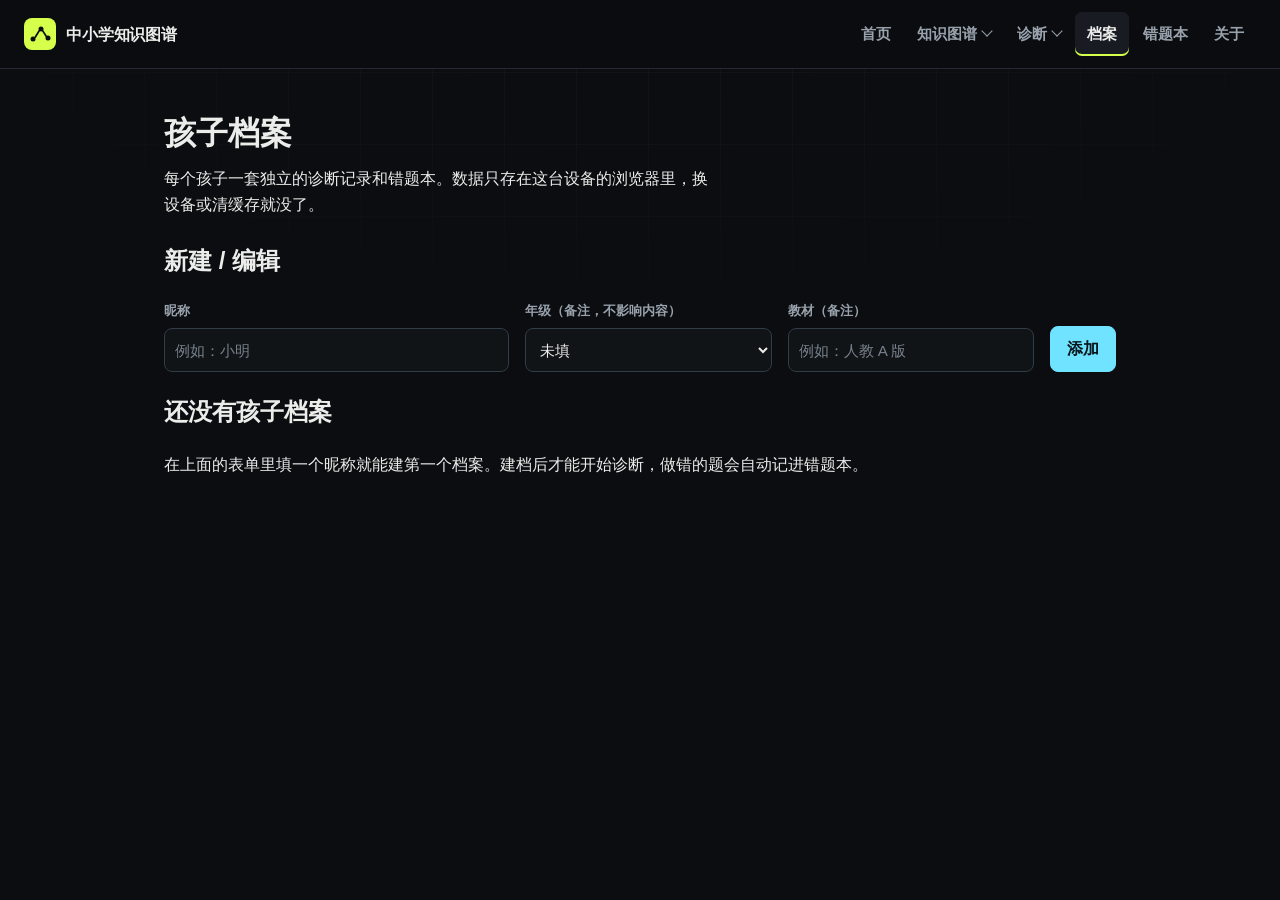
==== children/index.html @ a33fb3a9 "新增孩子档案与错题本 多孩子共用一台设备时分开记录，做错的知识点自动进错题本并按权重复习。  孩子档案（children/）： - 最多 8 个，昵称不可重名；可编辑、删除（连带清掉该孩子的错题本） " ====
<!DOCTYPE html>
<html lang="zh-CN">
<head>
<meta charset="utf-8">
<meta name="viewport" content="width=device-width, initial-scale=1">
<title>孩子档案 · 中小学知识图谱</title>
<meta name="description" content="建立孩子档案，分开记录每个孩子的诊断结果和错题。数据只存在本机浏览器。">
<meta name="theme-color" content="#0b0d10">
<link rel="stylesheet" href="../assets/site.css">
<link rel="stylesheet" href="../assets/people.css">
</head>
<body class="page-children">
<header class="site-header">
  <a class="brand" href="../">
    <svg class="logo" viewBox="0 0 32 32" width="32" height="32" aria-hidden="true"><rect width="32" height="32" rx="8" fill="currentColor"/><circle cx="9" cy="21" r="2.5" fill="#0b0d10"/><circle cx="17" cy="11" r="2.5" fill="#0b0d10"/><circle cx="24" cy="20" r="2.5" fill="#0b0d10"/><path d="M11.2 19.2 15.2 12.8M18.6 12.6 22.2 18.2" stroke="#0b0d10" stroke-width="1.7" stroke-linecap="round"/></svg>
    <span class="brand-name">中小学知识图谱</span>
  </a>
  <nav class="site-nav" aria-label="主导航">
    <a class="nav-link" href="../">首页</a>
    <div class="nav-item has-menu">
      <button type="button" class="nav-link back" aria-haspopup="true" aria-expanded="false">知识图谱<span class="caret" aria-hidden="true"></span></button>
      <div class="nav-menu" role="menu" aria-label="知识图谱学科" data-group="explore">
        <a class="nav-link subject-link on" data-subject="math" role="menuitem" href="../explore/">数学</a>
        <a class="nav-link subject-link" data-subject="english" role="menuitem" href="../explore/?subject=english">英语</a>
        <a class="nav-link subject-link" data-subject="physics" role="menuitem" href="../explore/?subject=physics">物理</a>
        <a class="nav-link subject-link" data-subject="chinese" role="menuitem" href="../explore/?subject=chinese">语文</a>
      </div>
    </div>
    <div class="nav-item has-menu">
      <button type="button" class="nav-link" aria-haspopup="true" aria-expanded="false">诊断<span class="caret" aria-hidden="true"></span></button>
      <div class="nav-menu" role="menu" aria-label="诊断学科" data-group="diagnose">
        <a class="nav-link subject-link on" data-subject="math" role="menuitem" href="../diagnose/">数学</a>
        <a class="nav-link subject-link" data-subject="english" role="menuitem" href="../diagnose/?subject=english">英语</a>
        <a class="nav-link subject-link" data-subject="physics" role="menuitem" href="../diagnose/?subject=physics">物理</a>
        <a class="nav-link subject-link" data-subject="chinese" role="menuitem" href="../diagnose/?subject=chinese">语文</a>
      </div>
    </div>
    <a class="nav-link active" href="./" aria-current="page">档案</a>
    <a class="nav-link" href="../mistakes/">错题本</a>
    <a class="nav-link" href="https://github.com/zhujiuyi/jiaocaitupu" target="_blank" rel="noopener noreferrer">关于</a>
  </nav>
</header>

<main class="people">
  <div class="people-head">
    <div>
      <h1>孩子档案</h1>
      <p class="muted">每个孩子一套独立的诊断记录和错题本。数据只存在这台设备的浏览器里，换设备或清缓存就没了。</p>
    </div>
    <span class="muted small" id="child-count"></span>
  </div>

  <section class="card">
    <h2>新建 / 编辑</h2>
    <form id="child-form" class="child-form" autocomplete="off">
      <label class="field">
        <span>昵称</span>
        <input id="f-name" type="text" maxlength="12" placeholder="例如：小明" required>
      </label>
      <label class="field">
        <span>年级（备注，不影响内容）</span>
        <select id="f-grade"></select>
      </label>
      <label class="field">
        <span>教材（备注）</span>
        <input id="f-textbook" type="text" maxlength="20" placeholder="例如：人教 A 版">
      </label>
      <div class="form-actions">
        <button id="btn-save" type="submit" class="primary">添加</button>
        <button id="btn-cancel" type="button" class="small" hidden>取消</button>
      </div>
      <p id="form-error" class="form-error" hidden></p>
    </form>
  </section>

  <div id="child-list"></div>
</main>

<script src="../assets/motion.js"></script>
<script src="../assets/nav.js"></script>
<script src="../assets/children.js"></script>
<script src="page.js"></script>
</body>
</html>
---- assets/site.css ----
/* 中小学知识图谱：全站配色、字号、导航。浏览页与诊断页共用。
   2026 视觉重构：石墨深色仪表台，去除深绿 + 白色底。 */

:root {
  color-scheme: dark;

  --bg: #0b0d10;
  --bg-elev: #111417;
  --bg-muted: #181c22;
  --panel: #111417;

  --text: #ecedea;
  --muted: #98a1ac;
  --line: #242a33;
  --line-strong: #333c49;

  --brand: #6fe3ff;
  --brand-strong: #a6edff;
  --brand-soft: rgba(111, 227, 255, 0.12);
  --on-brand: #06151a;
  --accent: #d5ff4b;
  --on-accent: #0b0d10;

  --junior: #d5ff4b;
  --junior-soft: rgba(213, 255, 75, 0.12);
  --focus: #d5ff4b;

  --shadow: none;
  --radius: 12px;
  --radius-sm: 8px;

  --font: "PingFang SC", "Hiragino Sans GB", "Microsoft YaHei", "Noto Sans CJK SC", "Noto Sans SC", "Source Han Sans SC", sans-serif;
  --mono: "SFMono-Regular", "JetBrains Mono", "Cascadia Mono", Menlo, Consolas, "Liberation Mono", monospace;
  --fs: 16px;

  --ok: #7ce7c0;
  --ok-bg: #0e2721;
  --on-ok: #04120d;
  --bad: #ff8172;
  --bad-bg: #2b1414;
  --on-bad: #1a0505;
  --warn: #ffc46b;
  --warn-bg: #2a2013;
  --unk: #a7b0bb;
  --unk-bg: #1b2027;

  --accent-old: #0f766e;
  --node-primary: #6fe3ff;
  --node-primary-bg: #0e2329;
  --node-junior: #d5ff4b;
  --node-junior-bg: #1f260c;
  --node-senior: #ff9c7a;
  --node-senior-bg: #2a1913;
  --node-current-bg: #20262e;
  --node-current-border: #ffffff;
  --node-text: #ecedea;
  --edge: #5d6a79;
  --edge-soft: #414b58;

  --hard-bg: rgba(255, 196, 107, 0.14);
  --hard-fg: #ffc46b;
  --soft-bg: #1b2027;
  --soft-fg: #a7b0bb;

  --diagram-ok-bg: #0e2721;
  --diagram-ok: #7ce7c0;
  --diagram-bad-bg: #2b1414;
  --diagram-bad: #ff8172;
  --diagram-unk-bg: #1b2027;
  --diagram-unk: #a7b0bb;
  --diagram-shaky-bg: #2a2013;
  --diagram-shaky: #ffc46b;
  --diagram-text: #ecedea;
  --diagram-edge: #4b5563;

  --ease-out: cubic-bezier(0.22, 1, 0.36, 1);
  --dur: 240ms;
}

@media print {
  :root {
    color-scheme: light;
    --bg: #fff;
    --bg-elev: #fff;
    --bg-muted: #f4f6f8;
    --text: #111827;
    --muted: #4b5563;
    --line: #d5dbe3;
    --line-strong: #b9c2cd;
    --panel: #fff;
    --shadow: none;
    --brand: #0e7490;
    --brand-strong: #0e7490;
    --brand-soft: #e6f6fb;
    --on-brand: #ffffff;
    --node-primary: #0e7490;
    --node-primary-bg: #e6f6fb;
    --node-junior: #4d7c0f;
    --node-junior-bg: #f1f8e0;
    --node-senior: #b45309;
    --node-senior-bg: #fdf1e6;
    --node-current-bg: #fff7ed;
    --node-current-border: #c2410c;
    --node-text: #111827;
    --edge: #6b7280;
    --edge-soft: #9ca3af;
    --diagram-text: #111827;
    --diagram-edge: #6b7280;
  }
}

*, *::before, *::after { box-sizing: border-box; }
[hidden] { display: none !important; }
html { -webkit-text-size-adjust: 100%; scroll-behavior: smooth; }

body {
  margin: 0;
  font-family: var(--font);
  font-size: var(--fs);
  line-height: 1.65;
  color: var(--text);
  background: var(--bg);
  -webkit-font-smoothing: antialiased;
}

/* 背景细网格 —— 屏幕阅读才有，打印不输出 */
@media screen {
  body::before {
    content: "";
    position: fixed;
    inset: 0;
    z-index: 0;
    pointer-events: none;
    background-image:
      linear-gradient(to right, rgba(255, 255, 255, 0.035) 1px, transparent 1px),
      linear-gradient(to bottom, rgba(255, 255, 255, 0.035) 1px, transparent 1px);
    background-size: 72px 72px;
    -webkit-mask-image: radial-gradient(ellipse 85% 55% at 50% 0%, #000 0%, transparent 78%);
            mask-image: radial-gradient(ellipse 85% 55% at 50% 0%, #000 0%, transparent 78%);
  }
  body > * { position: relative; z-index: 1; }
}

img { max-width: 100%; height: auto; }
code {
  overflow-wrap: anywhere;
  font-family: var(--mono);
  font-size: 0.92em;
  color: var(--brand-strong);
}

::selection { background: var(--accent); color: var(--on-accent); }

:focus-visible {
  outline: 2px solid var(--focus);
  outline-offset: 3px;
}

::-webkit-scrollbar { width: 10px; height: 10px; }
::-webkit-scrollbar-track { background: var(--bg); }
::-webkit-scrollbar-thumb { background: var(--line-strong); border: 3px solid var(--bg); border-radius: 999px; }
::-webkit-scrollbar-thumb:hover { background: #47525f; }

.node-tip {
  position: absolute;
  z-index: 6;
  max-width: min(280px, calc(100% - 16px));
  padding: 6px 10px;
  border: 1px solid var(--line-strong);
  border-radius: 8px;
  background: #05070a;
  color: var(--text);
  font-size: 0.88rem;
  font-weight: 700;
  line-height: 1.45;
  pointer-events: none;
  box-shadow: 0 12px 32px rgba(0, 0, 0, 0.5);
  overflow-wrap: anywhere;
}

/* 页面切换交给 assets/motion.js：跳转前淡出。
   跨文档 @view-transition 在跳转被打断时会抛 InvalidStateError，不采用。 */
html.is-leaving body { opacity: 0; transition: opacity 160ms cubic-bezier(0.4, 0, 1, 1); }

html.is-leaving body { opacity: 0; transition: opacity 160ms cubic-bezier(0.4, 0, 1, 1); }

@keyframes rise-in {
  from { opacity: 0; transform: translateY(12px); }
  to { opacity: 1; transform: none; }
}

@media (prefers-reduced-motion: reduce) {
  html { scroll-behavior: auto; }
  *, *::before, *::after {
    animation-duration: 0.001ms !important;
    animation-iteration-count: 1 !important;
    transition-duration: 0.001ms !important;
    scroll-behavior: auto !important;
  }
  body::before { display: none; }
}

/* ---------------- 顶部导航 ---------------- */
.site-header {
  display: flex;
  flex-wrap: wrap;
  align-items: center;
  gap: 6px 20px;
  padding: 12px 24px;
  background: rgba(11, 13, 16, 0.96);
  border-bottom: 1px solid var(--line);
  max-width: 100%;
  position: sticky;
  top: 0;
  z-index: 40;
}

.brand {
  display: flex;
  align-items: center;
  gap: 10px;
  min-height: 44px;
  min-width: 0;
  color: var(--text);
  text-decoration: none;
  font-weight: 700;
  letter-spacing: -0.01em;
}

.logo {
  color: var(--accent);
  flex: none;
  display: block;
}

.brand-name {
  overflow-wrap: anywhere;
  font-size: 1.02rem;
}

.site-nav {
  display: flex;
  flex-wrap: wrap;
  align-items: center;
  gap: 2px;
  margin-left: auto;
  min-width: 0;
  max-width: 100%;
}

.nav-link {
  display: inline-flex;
  align-items: center;
  min-height: 44px;
  padding: 6px 12px;
  border-radius: 7px;
  color: var(--muted);
  text-decoration: none;
  font-weight: 600;
  font-size: 0.94rem;
  transition: color var(--dur) var(--ease-out), background-color var(--dur) var(--ease-out);
}

.nav-link:hover { background: var(--bg-muted); color: var(--text); }

/* 「知识图谱 / 诊断」两个一级项只负责展开二级菜单，不跳转：
   用 button 渲染，并抹掉按钮的默认边框与背景，外观与 .nav-link 一致 */
.nav-item > button.nav-link {
  border: 0;
  background: transparent;
  cursor: pointer;
  font: inherit;
  font-weight: 600;
  font-size: 0.94rem;
  min-height: 44px;
  padding: 6px 12px;
  border-radius: 7px;
  color: var(--muted);
  display: inline-flex;
  align-items: center;
  gap: 6px;
}
.nav-item > button.nav-link:hover { background: var(--bg-muted); color: var(--text); }
.nav-item > button.nav-link .caret {
  width: 8px;
  height: 8px;
  border-right: 1.5px solid currentColor;
  border-bottom: 1.5px solid currentColor;
  transform: translateY(-3px) rotate(45deg);
  transition: transform var(--dur) var(--ease-out);
}
.nav-item.has-menu:hover > button.nav-link .caret,
.nav-item.has-menu:focus-within > button.nav-link .caret,
.nav-item.has-menu.open > button.nav-link .caret {
  transform: translateY(0) rotate(225deg);
}

/* 「知识图谱」带学科二级菜单：鼠标悬停或键盘聚焦时展开 */
.nav-item { position: relative; display: inline-flex; align-items: center; }
.nav-item .nav-menu {
  position: absolute;
  top: calc(100% + 6px);
  left: 50%;
  transform: translateX(-50%) translateY(-4px);
  min-width: 132px;
  padding: 6px;
  display: flex;
  flex-direction: column;
  gap: 2px;
  background: var(--bg-elev);
  border: 1px solid var(--line-strong);
  border-radius: 10px;
  box-shadow: 0 12px 32px rgba(0, 0, 0, 0.45);
  opacity: 0;
  visibility: hidden;
  pointer-events: none;
  transition: opacity var(--dur) var(--ease-out), transform var(--dur) var(--ease-out), visibility var(--dur);
  z-index: 60;
}
/* 菜单与「知识图谱」之间有 6px 间隙，鼠标穿过时会丢掉 :hover。
   用一层透明伪元素把这段空白补上，移向子项时菜单不会消失。 */
.nav-item.has-menu .nav-menu::before {
  content: "";
  position: absolute;
  left: 0;
  right: 0;
  top: -12px;
  height: 12px;
}
.nav-item.has-menu:hover .nav-menu,
.nav-item.has-menu:focus-within .nav-menu,
.nav-item.has-menu.open .nav-menu {
  opacity: 1;
  visibility: visible;
  pointer-events: auto;
  transform: translateX(-50%) translateY(0);
}
.nav-item .nav-menu .nav-link { width: 100%; justify-content: flex-start; min-height: 40px; }
.nav-item .nav-menu .nav-link.on {
  background: var(--bg-muted);
  color: var(--text);
  box-shadow: inset 0 0 0 1px var(--line-strong);
}

/* 触屏设备没有 hover：点按展开，展开时把子项竖排在下方 */
@media (hover: none) {
  .nav-item.has-menu { position: relative; }
  .nav-item .nav-menu {
    position: absolute;
    top: calc(100% + 4px);
    left: 0;
    transform: none;
    min-width: 120px;
    padding: 6px;
    flex-direction: column;
    gap: 2px;
    background: var(--bg-elev);
    border: 1px solid var(--line-strong);
    border-radius: 10px;
    box-shadow: 0 12px 32px rgba(0, 0, 0, 0.45);
    opacity: 0;
    visibility: hidden;
    pointer-events: none;
  }
  .nav-item.has-menu.open .nav-menu {
    opacity: 1;
    visibility: visible;
    pointer-events: auto;
  }
  .nav-item .nav-menu::before { display: none; }
  .nav-item .nav-menu .nav-link { width: 100%; }
}

.nav-link.active,
.nav-link[aria-current="page"],
.nav-item > button.nav-link.active {
  background: var(--bg-muted);
  color: var(--text);
  box-shadow: inset 0 -2px 0 var(--accent);
}

.nav-link.subject-link {
  font-family: var(--mono);
  font-size: 0.82rem;
  letter-spacing: 0.04em;
  color: var(--muted);
  border: 1px solid transparent;
}

.nav-link.subject-link.on {
  background: var(--brand-soft);
  border-color: rgba(111, 227, 255, 0.35);
  color: var(--brand-strong);
  box-shadow: none;
}

body.subject-english .legend li:has(.sw-j),
body.subject-english .legend li:has(.sw-h) { display: none; }

/* 物理覆盖初中+高中：图例里的小学隐藏 */
body.subject-physics .legend li:has(.sw-p) { display: none; }
/* 语文只有小学：图例里只留小学 */
body.subject-chinese .legend li:has(.sw-j),
body.subject-chinese .legend li:has(.sw-h) { display: none; }
/* 语文用朱红色区分 */
body.subject-chinese .stage-tab.on,
body.subject-chinese button.choice.picked,
body.subject-chinese .nav-menu .subject-link.on {
  background: rgba(255, 138, 128, 0.16);
  border-color: rgba(255, 138, 128, 0.45);
  color: #ff9d92;
}
/* 物理用琥珀色区分，避免和数学青、英语蓝混在一起 */
body.subject-physics .stage-tab.on,
body.subject-physics button.choice.picked,
body.subject-physics .nav-menu .subject-link.on {
  background: rgba(255, 196, 107, 0.16);
  border-color: rgba(255, 196, 107, 0.45);
  color: var(--warn);
}

@media (max-width: 720px) {
  .site-header { padding: 10px 16px; gap: 4px 12px; }
  .site-nav { flex: 1 1 100%; margin-left: 0; }
  .nav-link { min-height: 44px; padding: 4px 10px; }
}

/* ---------------- 按钮 ---------------- */
button, .btn {
  font: inherit;
  font-weight: 600;
  min-height: 44px;
  padding: 9px 16px;
  border-radius: var(--radius-sm);
  border: 1px solid var(--line-strong);
  background: transparent;
  color: var(--text);
  cursor: pointer;
  transition: background-color var(--dur) var(--ease-out),
              border-color var(--dur) var(--ease-out),
              color var(--dur) var(--ease-out),
              transform 160ms var(--ease-out);
}

button:hover, .btn:hover { background: var(--bg-muted); border-color: #46505f; }
button:active, .btn:active { transform: translateY(1px); }

button.primary, .btn-primary {
  background: var(--brand);
  border-color: var(--brand);
  color: var(--on-brand);
  font-weight: 700;
}

button.primary:hover, .btn-primary:hover { background: #8ceaff; border-color: #8ceaff; }
button:disabled { opacity: 0.45; cursor: not-allowed; transform: none; }

.btn {
  display: inline-flex;
  align-items: center;
  justify-content: center;
  gap: 8px;
  text-decoration: none;
  text-align: center;
}

.btn-lg { min-height: 52px; padding: 12px 24px; font-size: 1rem; border-radius: 9px; }
.btn-block { width: 100%; }
.btn .arrow { width: 16px; height: 16px; flex: none; transition: transform var(--dur) var(--ease-out); }
.btn:hover .arrow { transform: translateX(3px); }

input[type="search"], input[type="text"], input[type="number"], select, textarea {
  font: inherit;
  font-size: 0.95rem;
  color: var(--text);
  background: var(--bg);
  border: 1px solid var(--line-strong);
  border-radius: var(--radius-sm);
  padding: 9px 12px;
  min-height: 44px;
  max-width: 100%;
  transition: border-color 160ms var(--ease-out), background-color 160ms var(--ease-out);
}

input::placeholder { color: #77808c; }

input[type="search"]:hover, input[type="text"]:hover, select:hover, textarea:hover {
  border-color: #46505f;
}

input[type="search"]:focus, input[type="text"]:focus, select:focus, textarea:focus {
  outline: none;
  border-color: var(--brand);
  background: #0d1116;
}

textarea { min-height: 96px; }
.search-lg { width: 100%; font-size: 1rem; min-height: 52px; }

.stage-tabs { display: flex; flex-wrap: wrap; gap: 2px; padding: 3px; border: 1px solid var(--line); border-radius: 9px; background: var(--bg); }
.stage-tab {
  border-radius: 6px;
  border-color: transparent;
  background: transparent;
  min-height: 38px;
  padding: 4px 10px;
  font-size: 0.88rem;
  color: var(--muted);
}
.stage-tab:hover { background: var(--bg-muted); border-color: transparent; }
.stage-tab.on, .stage-tab[aria-selected="true"] {
  background: var(--bg-elev);
  color: var(--brand-strong);
  border-color: var(--line-strong);
  box-shadow: inset 0 0 0 1px rgba(111, 227, 255, 0.18);
}

.badge {
  display: inline-flex;
  align-items: center;
  min-height: 22px;
  padding: 0 8px;
  border-radius: 4px;
  font-family: var(--mono);
  font-size: 0.72rem;
  font-weight: 600;
  letter-spacing: 0.02em;
  white-space: nowrap;
}
.badge.hard { background: var(--hard-bg); color: var(--hard-fg); }
.badge.soft { background: var(--soft-bg); color: var(--soft-fg); }

/* ---------------- 首页 ---------------- */
.home {
  width: min(1200px, 100%);
  margin: 0 auto;
  padding: 48px 24px 64px;
}

.hero {
  display: grid;
  grid-template-columns: minmax(0, 1.05fr) minmax(0, 0.95fr);
  gap: 56px;
  align-items: center;
  padding-bottom: 56px;
  border-bottom: 1px solid var(--line);
}

.hero-copy { min-width: 0; animation: rise-in 520ms var(--ease-out) both; }

.eyebrow {
  display: flex;
  align-items: center;
  gap: 10px;
  margin: 0 0 20px;
  font-family: var(--mono);
  font-size: 0.7rem;
  font-weight: 600;
  letter-spacing: 0.16em;
  text-transform: uppercase;
  color: var(--muted);
}

.eyebrow::before {
  content: "";
  width: 8px;
  height: 8px;
  flex: none;
  background: var(--accent);
}

.hero h1 {
  margin: 0 0 18px;
  font-size: clamp(2.1rem, 4.6vw, 3.5rem);
  line-height: 1.1;
  letter-spacing: -0.035em;
  font-weight: 800;
  color: var(--text);
  text-wrap: balance;
}

.hero h1 .hi { color: var(--accent); white-space: nowrap; }

.lede {
  margin: 0 0 28px;
  font-size: 1.02rem;
  line-height: 1.75;
  max-width: 36em;
  color: #b9c0c9;
}

.hero-actions {
  display: flex;
  flex-wrap: wrap;
  gap: 10px;
  align-items: center;
}

.quiet-link { margin: 18px 0 0; font-size: 0.92rem; }
.quiet-link a {
  color: var(--muted);
  font-weight: 500;
  text-decoration: none;
  border-bottom: 1px solid var(--line-strong);
  padding-bottom: 1px;
  position: relative;
}
/* 行内链接不改变排版，用伪元素把可点区域扩到 44px */
.quiet-link a::after {
  content: "";
  position: absolute;
  left: -6px;
  right: -6px;
  top: 50%;
  height: 44px;
  transform: translateY(-50%);
}
.quiet-link a:hover { color: var(--brand-strong); border-color: var(--brand-strong); }

/* Hero 右侧数据面板 */
.hero-panel {
  min-width: 0;
  border: 1px solid var(--line);
  border-radius: var(--radius);
  background: var(--bg-elev);
  overflow: hidden;
  animation: rise-in 520ms 120ms var(--ease-out) both;
}

.panel-head {
  display: flex;
  align-items: center;
  justify-content: space-between;
  gap: 12px;
  padding: 12px 18px;
  border-bottom: 1px solid var(--line);
  font-family: var(--mono);
  font-size: 0.68rem;
  letter-spacing: 0.16em;
  text-transform: uppercase;
  color: var(--muted);
}

.panel-head .live { display: inline-flex; align-items: center; gap: 6px; color: var(--ok); }
.panel-head .live::before {
  content: "";
  width: 6px; height: 6px;
  border-radius: 50%;
  background: currentColor;
  animation: blink 2.6s var(--ease-out) infinite;
}

@keyframes blink { 0%, 100% { opacity: 1; } 50% { opacity: 0.25; } }

.panel-foot {
  padding: 10px 18px 14px;
  border-top: 1px solid var(--line);
}

.section-head {
  display: flex;
  align-items: baseline;
  justify-content: space-between;
  gap: 16px;
  margin: 56px 0 16px;
}

.section-title {
  margin: 0;
  font-size: 1.32rem;
  letter-spacing: -0.02em;
  font-weight: 700;
}

.sec-index {
  font-family: var(--mono);
  font-size: 0.68rem;
  letter-spacing: 0.18em;
  color: var(--muted);
  text-transform: uppercase;
}

.steps {
  list-style: none;
  margin: 0;
  padding: 0;
  display: grid;
  grid-template-columns: repeat(3, minmax(0, 1fr));
  gap: 0;
  border-top: 1px solid var(--line);
}

.steps li {
  min-width: 0;
  padding: 22px 22px 22px 0;
  border-right: 1px solid var(--line);
  transition: background-color var(--dur) var(--ease-out);
}

.steps li + li { padding-left: 22px; }
.steps li:last-child { border-right: 0; }
.steps li:hover { background: rgba(255, 255, 255, 0.018); }

.step-no {
  display: block;
  font-family: var(--mono);
  font-size: 0.72rem;
  font-weight: 600;
  letter-spacing: 0.16em;
  color: var(--accent);
  margin-bottom: 12px;
}

.steps h3 { margin: 0 0 8px; font-size: 1.05rem; letter-spacing: -0.01em; }
.steps p { margin: 0; color: var(--muted); font-size: 0.94rem; line-height: 1.7; }

.stat-grid, .grade-grid {
  display: grid;
  gap: 12px;
}

.stat-grid {
  grid-template-columns: repeat(2, minmax(0, 1fr));
  gap: 0;
}

.grade-grid { grid-template-columns: repeat(3, minmax(0, 1fr)); }

.stat-card {
  min-width: 0;
  padding: 16px 18px;
  border-top: 1px solid var(--line);
  border-left: 1px solid var(--line);
}

.stat-card:nth-child(1), .stat-card:nth-child(2) { border-top: 0; }
.stat-card:nth-child(odd) { border-left: 0; }

.stat-num {
  font-family: var(--mono);
  font-size: clamp(1.6rem, 2.6vw, 2.1rem);
  font-weight: 500;
  line-height: 1.1;
  letter-spacing: -0.02em;
  color: var(--text);
  font-variant-numeric: tabular-nums;
}

.stat-label {
  margin-top: 4px;
  color: var(--muted);
  font-size: 0.8rem;
  font-weight: 500;
}

.stat-note {
  color: var(--muted);
  margin: 0;
  font-size: 0.78rem;
  line-height: 1.6;
}

.load-error {
  background: var(--bad-bg);
  color: var(--text);
  border: 1px solid rgba(255, 129, 114, 0.4);
  border-radius: var(--radius-sm);
  padding: 12px 14px;
  margin: 14px 18px;
  font-size: 0.88rem;
}

a.grade-card {
  position: relative;
  display: flex;
  flex-direction: column;
  gap: 3px;
  min-width: 0;
  min-height: 116px;
  padding: 16px 18px 15px;
  background: var(--bg-elev);
  border: 1px solid var(--line);
  border-radius: 10px;
  text-decoration: none;
  color: inherit;
  transition: border-color var(--dur) var(--ease-out),
              background-color var(--dur) var(--ease-out),
              transform var(--dur) var(--ease-out);
}

a.grade-card::after {
  content: "→";
  position: absolute;
  right: 16px;
  bottom: 14px;
  font-family: var(--mono);
  font-size: 0.9rem;
  color: var(--line-strong);
  transition: color var(--dur) var(--ease-out), transform var(--dur) var(--ease-out);
}

a.grade-card:hover {
  border-color: var(--line-strong);
  background: #14181d;
  transform: translateY(-3px);
}

a.grade-card:hover::after { color: var(--accent); transform: translateX(3px); }
a.grade-card.is-junior:hover { border-color: rgba(213, 255, 75, 0.45); }
a.grade-card.is-senior:hover { border-color: rgba(255, 156, 122, 0.45); }

a.grade-card strong {
  font-size: 1.16rem;
  letter-spacing: -0.01em;
  margin: 2px 0 2px;
}

.grade-stage {
  font-family: var(--mono);
  font-size: 0.66rem;
  font-weight: 600;
  letter-spacing: 0.14em;
  text-transform: uppercase;
  color: var(--muted);
}

a.grade-card.is-primary .grade-stage { color: var(--node-primary); }
a.grade-card.is-junior .grade-stage { color: var(--node-junior); }
a.grade-card.is-senior .grade-stage { color: var(--node-senior); }

.grade-stage + strong + .grade-count + .grade-stage {
  color: var(--muted);
  font-family: var(--font);
  font-size: 0.8rem;
  font-weight: 500;
  letter-spacing: 0;
  text-transform: none;
}

.grade-count {
  font-family: var(--mono);
  font-size: 0.78rem;
  font-weight: 500;
  color: var(--muted);
  font-variant-numeric: tabular-nums;
}

a.iq-card {
  display: flex;
  flex-wrap: wrap;
  align-items: baseline;
  gap: 4px 14px;
  margin-top: 28px;
  padding: 16px 18px;
  max-width: 100%;
  background: transparent;
  border: 1px dashed var(--line-strong);
  border-radius: 10px;
  text-decoration: none;
  color: var(--text);
  transition: border-color var(--dur) var(--ease-out), background-color var(--dur) var(--ease-out);
}

a.iq-card:hover { border-color: var(--brand); background: rgba(111, 227, 255, 0.04); }
a.iq-card strong { font-size: 0.95rem; font-weight: 600; }
a.iq-card .iq-sub { font-weight: 500; color: var(--muted); font-size: 0.88rem; overflow-wrap: anywhere; }
a.iq-card .iq-note {
  margin-left: auto;
  color: var(--muted);
  font-size: 0.74rem;
  font-family: var(--mono);
  letter-spacing: 0.04em;
  overflow-wrap: anywhere;
}

/* 卡片入场错峰 */
.grade-grid > a.grade-card,
.stat-card { animation: rise-in 420ms var(--ease-out) both; }
.grade-grid > a.grade-card:nth-child(3n + 1) { animation-delay: 40ms; }
.grade-grid > a.grade-card:nth-child(3n + 2) { animation-delay: 80ms; }
.grade-grid > a.grade-card:nth-child(3n + 3) { animation-delay: 120ms; }
.stat-card:nth-child(1) { animation-delay: 160ms; }
.stat-card:nth-child(2) { animation-delay: 200ms; }
.stat-card:nth-child(3) { animation-delay: 240ms; }
.stat-card:nth-child(4) { animation-delay: 280ms; }

@media (max-width: 960px) {
  .hero { grid-template-columns: minmax(0, 1fr); gap: 36px; }
  .grade-grid { grid-template-columns: repeat(2, minmax(0, 1fr)); }
}

@media (max-width: 800px) {
  .home { padding: 36px 16px 48px; }
  .steps { grid-template-columns: 1fr; }
  .steps li { padding: 18px 0; border-right: 0; border-bottom: 1px solid var(--line); }
  .steps li + li { padding-left: 0; }
  .steps li:last-child { border-bottom: 0; }
  .step-no { margin-bottom: 14px; }
  .section-head { margin: 40px 0 14px; }
}

@media (max-width: 560px) {
  .hero h1 { font-size: clamp(1.9rem, 8vw, 2.4rem); }
  .hero-actions .btn { flex: 1 1 100%; }
  .grade-grid { grid-template-columns: minmax(0, 1fr); }
  .stat-num { font-size: 1.6rem; }
  a.iq-card .iq-note { margin-left: 0; }
}
---- assets/people.css ----
/* 档案页与错题本页共用。配色、字号、导航来自 assets/site.css。 */

.people {
  width: min(1000px, 100%);
  margin: 0 auto;
  padding: 38px 24px 64px;
}

.people-head {
  display: flex;
  align-items: flex-end;
  justify-content: space-between;
  gap: 16px;
  margin-bottom: 22px;
  flex-wrap: wrap;
}
.people-head h1 { margin: 0 0 6px; }
.people > .card { margin-bottom: 0; }
.people-head p { margin: 0; max-width: 62ch; }

/* ---------------- 表单 ---------------- */

.child-form {
  display: grid;
  grid-template-columns: minmax(0, 1.4fr) minmax(0, 1fr) minmax(0, 1fr) auto;
  gap: 12px 16px;
  align-items: end;
}
.field { display: flex; flex-direction: column; gap: 6px; min-width: 0; }
.field > span { font-size: 0.84rem; color: var(--muted); font-weight: 600; }
.field input,
.field select {
  width: 100%;
  min-height: 44px;
  padding: 8px 10px;
  border-radius: 8px;
  border: 1px solid var(--line-strong);
  background: var(--bg-elev);
  color: var(--text);
  font: inherit;
  font-size: 0.95rem;
}
.field input:focus-visible,
.field select:focus-visible {
  outline: 2px solid var(--brand-strong);
  outline-offset: 1px;
}
.form-actions { display: flex; gap: 8px; align-items: center; }
.form-error { margin: 0; color: var(--warn); font-size: 0.9rem; grid-column: 1 / -1; }

@media (max-width: 800px) {
  .child-form { grid-template-columns: 1fr; }
  .form-actions { justify-content: flex-start; }
}

/* ---------------- 孩子卡片 ---------------- */

/* 表单所在卡片与下面的列表要留出间距 */
#child-list { margin-top: 20px; }
#child-list > .card.empty { margin-bottom: 0; }

.child-card {
  border: 1px solid var(--line);
  border-radius: var(--radius);
  background: var(--bg-elev);
  padding: 16px 18px;
  margin-bottom: 12px;
  display: grid;
  gap: 12px;
}
.child-card.current {
  border-color: rgba(111, 227, 255, 0.42);
  box-shadow: inset 0 0 0 1px rgba(111, 227, 255, 0.16);
}
.child-head { display: flex; align-items: center; gap: 12px; min-width: 0; }
.child-avatar {
  flex: none;
  width: 42px;
  height: 42px;
  border-radius: 50%;
  display: grid;
  place-items: center;
  font-weight: 700;
  font-size: 1.05rem;
  color: var(--brand-strong);
  background: var(--brand-soft);
  border: 1px solid rgba(111, 227, 255, 0.35);
}
.child-meta { display: flex; flex-direction: column; gap: 2px; min-width: 0; }
.child-meta strong { font-size: 1.05rem; display: flex; align-items: center; gap: 8px; }
.child-sub { color: var(--muted); font-size: 0.86rem; }

.tag-current {
  font-size: 0.72rem;
  padding: 1px 7px;
  border-radius: 999px;
  background: var(--brand-soft);
  color: var(--brand-strong);
  border: 1px solid rgba(111, 227, 255, 0.35);
  font-weight: 600;
}

.child-subjects { display: flex; flex-wrap: wrap; gap: 6px; }
.chip {
  font-size: 0.8rem;
  padding: 3px 10px;
  border-radius: 999px;
  border: 1px solid var(--line-strong);
  color: var(--muted);
  background: var(--bg-muted);
}
.child-none { font-size: 0.84rem; color: var(--muted); }

.child-actions { display: flex; gap: 8px; flex-wrap: wrap; }

/* ---------------- 错题本 ---------------- */

.book-bar {
  display: flex;
  align-items: center;
  gap: 12px;
  flex-wrap: wrap;
  margin-bottom: 18px;
}
.book-bar .who {
  display: flex;
  align-items: center;
  gap: 8px;
  font-weight: 600;
}
.book-bar select {
  min-height: 44px;
  padding: 8px 10px;
  border-radius: 8px;
  border: 1px solid var(--line-strong);
  background: var(--bg-elev);
  color: var(--text);
  font: inherit;
  font-size: 0.92rem;
}

.book-stats {
  display: grid;
  grid-template-columns: repeat(auto-fit, minmax(120px, 1fr));
  gap: 10px;
  margin-bottom: 18px;
}
.book-stat {
  border: 1px solid var(--line);
  border-radius: var(--radius-sm);
  padding: 12px 14px;
  background: var(--bg-elev);
}
.book-stat b { display: block; font-size: 1.5rem; line-height: 1.2; }
.book-stat span { font-size: 0.82rem; color: var(--muted); }
.book-stat.is-weak b { color: var(--warn); }
.book-stat.is-pending b { color: var(--brand-strong); }

.book-list { display: grid; gap: 8px; }
.book-row {
  display: grid;
  grid-template-columns: minmax(0, 1fr) auto;
  gap: 10px 16px;
  align-items: center;
  border: 1px solid var(--line);
  border-radius: var(--radius-sm);
  background: var(--bg-elev);
  padding: 12px 14px;
}
.book-row-main { min-width: 0; display: flex; flex-direction: column; gap: 3px; }
.book-row-name { font-weight: 600; overflow-wrap: anywhere; }
.book-row-sub { font-size: 0.82rem; color: var(--muted); }
.book-row-tags { display: flex; gap: 6px; flex-wrap: wrap; margin-top: 2px; }
.book-row-acts { display: flex; gap: 6px; flex-wrap: wrap; justify-content: flex-end; }

.tag-weak { background: rgba(255, 138, 128, 0.14); border: 1px solid rgba(255, 138, 128, 0.4); color: #ff9d92; }
.tag-shaky { background: rgba(255, 196, 107, 0.14); border: 1px solid rgba(255, 196, 107, 0.4); color: var(--warn); }
.tag-pending { background: var(--brand-soft); border: 1px solid rgba(111, 227, 255, 0.4); color: var(--brand-strong); }

.start-box {
  display: flex;
  align-items: center;
  gap: 12px;
  flex-wrap: wrap;
  border: 1px solid var(--line);
  border-radius: var(--radius);
  background: var(--bg-elev);
  padding: 14px 16px;
  margin-bottom: 18px;
}
.start-box .grow { flex: 1 1 240px; min-width: 0; }
.start-box h2 { margin: 0 0 4px; font-size: 1rem; }

@media (max-width: 640px) {
  .people { padding: 26px 14px 48px; }
  .book-row { grid-template-columns: 1fr; }
  .book-row-acts { justify-content: flex-start; }
}
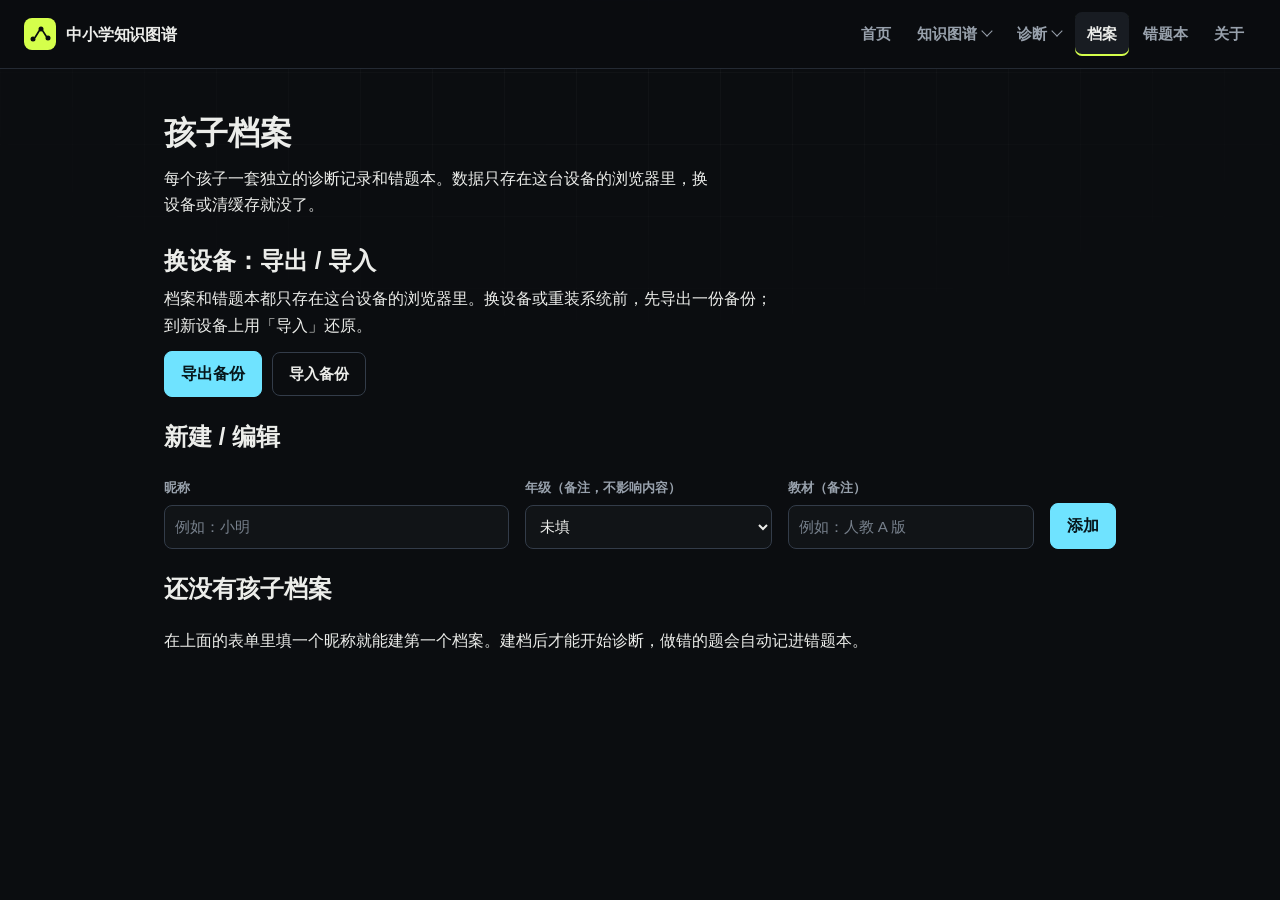
==== commit 53b4cb84: "孩子档案支持导出 / 导入备份 换设备或重装系统前可导出，到新设备还原。  - 导出：下载 知识图谱备份-YYYYMMDD-HHMM.json，含全部孩子档案与各自错题本   格式 { kind:'c" ====
--- a/children/index.html
+++ b/children/index.html
@@ -50,6 +50,20 @@
     <span class="muted small" id="child-count"></span>
   </div>
 
+  <section class="card backup-card">
+    <h2>换设备：导出 / 导入</h2>
+    <p class="muted small">档案和错题本都只存在这台设备的浏览器里。换设备或重装系统前，先导出一份备份；到新设备上用「导入」还原。</p>
+    <div class="backup-actions">
+      <button id="btn-export" type="button" class="primary">导出备份</button>
+      <label class="btn file-btn">
+        导入备份
+        <input id="file-import" type="file" accept="application/json,.json" hidden>
+      </label>
+      <span class="muted small" id="backup-hint"></span>
+    </div>
+    <p id="backup-msg" class="muted small" hidden></p>
+  </section>
+
   <section class="card">
     <h2>新建 / 编辑</h2>
     <form id="child-form" class="child-form" autocomplete="off">
--- a/assets/people.css
+++ b/assets/people.css
@@ -53,6 +53,40 @@
   .form-actions { justify-content: flex-start; }
 }
 
+/* ---------------- 导出 / 导入 ---------------- */
+
+.backup-card h2 { margin-bottom: 6px; }
+.backup-card .muted.small { margin: 0 0 12px; max-width: 70ch; }
+.backup-actions {
+  display: flex;
+  align-items: center;
+  gap: 10px;
+  flex-wrap: wrap;
+}
+/* label 包一个隐藏的 file input，外观与其他按钮一致 */
+.file-btn {
+  display: inline-flex;
+  align-items: center;
+  justify-content: center;
+  min-height: 44px;
+  padding: 9px 16px;
+  border-radius: var(--radius-sm);
+  border: 1px solid var(--line-strong);
+  background: transparent;
+  color: var(--text);
+  font-weight: 600;
+  font-size: 0.94rem;
+  line-height: 1.2;
+  cursor: pointer;
+  user-select: none;
+  transition: background-color var(--dur) var(--ease-out), border-color var(--dur) var(--ease-out);
+}
+.file-btn:hover { background: var(--bg-muted); border-color: var(--brand-strong); }
+.file-btn:focus-within { outline: 2px solid var(--brand-strong); outline-offset: 2px; }
+#backup-msg { margin: 12px 0 0; }
+#backup-msg.err { color: var(--warn); }
+#backup-hint { margin-left: auto; }
+
 /* ---------------- 孩子卡片 ---------------- */
 
 /* 表单所在卡片与下面的列表要留出间距 */
